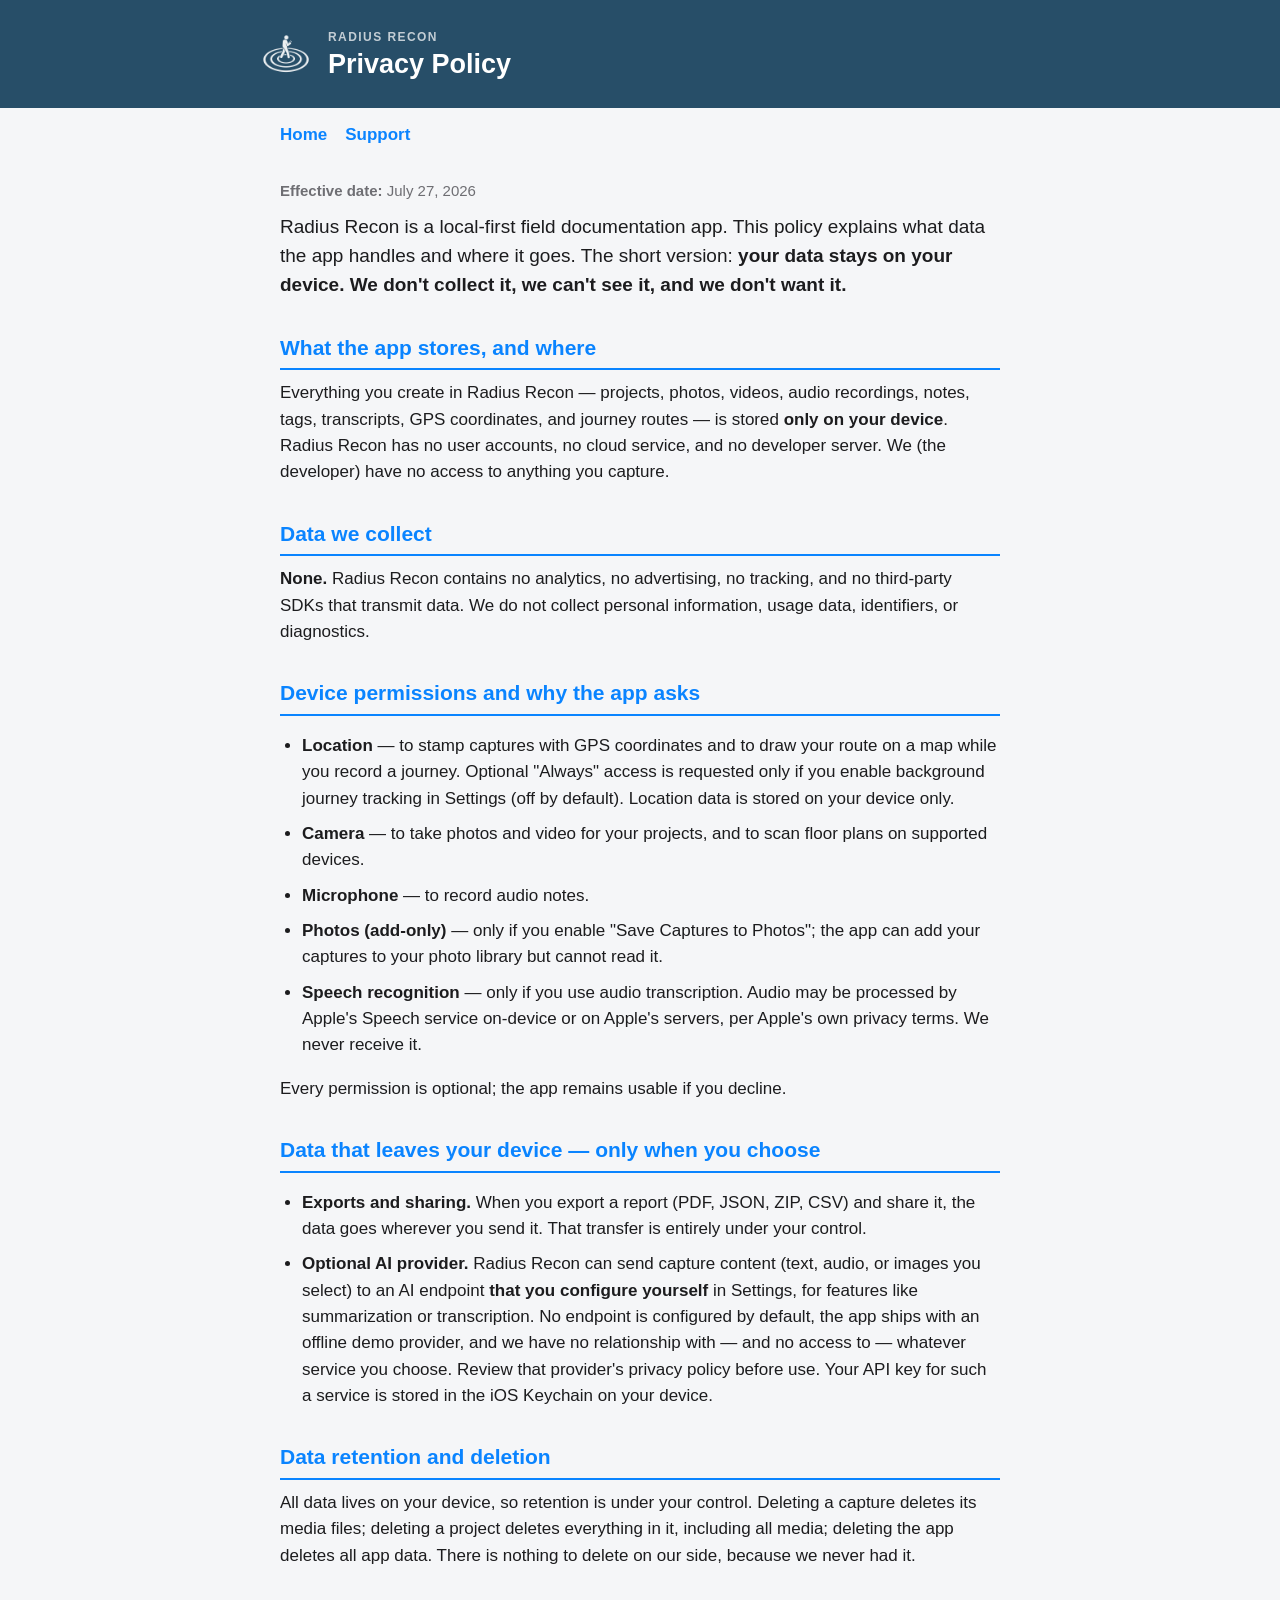
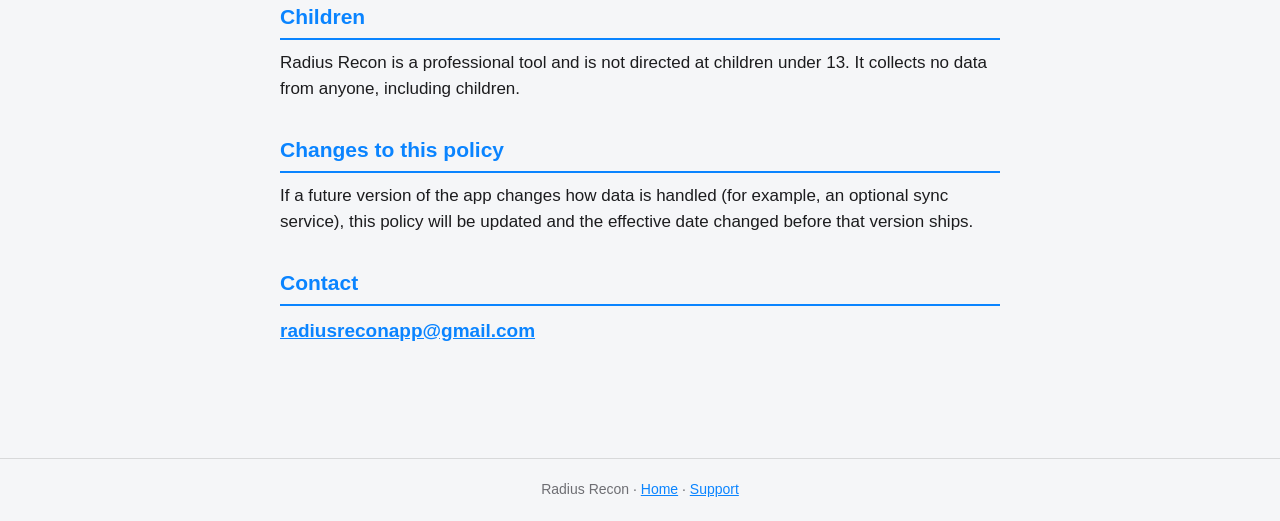
==== privacy.html @ 4909f476 "Publish the Support and Privacy pages Apple will not accept a submission without a reachable Support" ====
<!DOCTYPE html>
<html lang="en">
<head>
<meta charset="utf-8">
<meta name="viewport" content="width=device-width, initial-scale=1">
<title>Privacy Policy — Radius Recon</title>
<meta name="description" content="Radius Recon privacy policy: your data stays on your device.">
<link rel="stylesheet" href="style.css">
</head>
<body>

<header class="band">
  <div class="inner">
    <img src="logo-white.png" alt="Radius Recon">
    <div>
      <p class="eyebrow">Radius Recon</p>
      <h1>Privacy Policy</h1>
    </div>
  </div>
</header>

<nav class="links">
  <a href="index.html">Home</a>
  <a href="support.html">Support</a>
</nav>

<main>
  <p class="muted"><strong>Effective date:</strong> July 27, 2026</p>

  <p class="lede">
    Radius Recon is a local-first field documentation app. This policy
    explains what data the app handles and where it goes. The short version:
    <strong>your data stays on your device. We don't collect it, we can't see
    it, and we don't want it.</strong>
  </p>

  <h2>What the app stores, and where</h2>
  <p>
    Everything you create in Radius Recon — projects, photos, videos, audio
    recordings, notes, tags, transcripts, GPS coordinates, and journey
    routes — is stored <strong>only on your device</strong>. Radius Recon has
    no user accounts, no cloud service, and no developer server. We (the
    developer) have no access to anything you capture.
  </p>

  <h2>Data we collect</h2>
  <p>
    <strong>None.</strong> Radius Recon contains no analytics, no advertising,
    no tracking, and no third-party SDKs that transmit data. We do not collect
    personal information, usage data, identifiers, or diagnostics.
  </p>

  <h2>Device permissions and why the app asks</h2>
  <ul>
    <li><strong>Location</strong> — to stamp captures with GPS coordinates and
        to draw your route on a map while you record a journey. Optional
        "Always" access is requested only if you enable background journey
        tracking in Settings (off by default). Location data is stored on your
        device only.</li>
    <li><strong>Camera</strong> — to take photos and video for your projects,
        and to scan floor plans on supported devices.</li>
    <li><strong>Microphone</strong> — to record audio notes.</li>
    <li><strong>Photos (add-only)</strong> — only if you enable "Save Captures
        to Photos"; the app can add your captures to your photo library but
        cannot read it.</li>
    <li><strong>Speech recognition</strong> — only if you use audio
        transcription. Audio may be processed by Apple's Speech service
        on-device or on Apple's servers, per Apple's own privacy terms. We
        never receive it.</li>
  </ul>
  <p>Every permission is optional; the app remains usable if you decline.</p>

  <h2>Data that leaves your device — only when you choose</h2>
  <ul>
    <li><strong>Exports and sharing.</strong> When you export a report (PDF,
        JSON, ZIP, CSV) and share it, the data goes wherever you send it. That
        transfer is entirely under your control.</li>
    <li><strong>Optional AI provider.</strong> Radius Recon can send capture
        content (text, audio, or images you select) to an AI endpoint
        <strong>that you configure yourself</strong> in Settings, for features
        like summarization or transcription. No endpoint is configured by
        default, the app ships with an offline demo provider, and we have no
        relationship with — and no access to — whatever service you choose.
        Review that provider's privacy policy before use. Your API key for
        such a service is stored in the iOS Keychain on your device.</li>
  </ul>

  <h2>Data retention and deletion</h2>
  <p>
    All data lives on your device, so retention is under your control.
    Deleting a capture deletes its media files; deleting a project deletes
    everything in it, including all media; deleting the app deletes all app
    data. There is nothing to delete on our side, because we never had it.
  </p>

  <h2>Children</h2>
  <p>
    Radius Recon is a professional tool and is not directed at children under
    13. It collects no data from anyone, including children.
  </p>

  <h2>Changes to this policy</h2>
  <p>
    If a future version of the app changes how data is handled (for example,
    an optional sync service), this policy will be updated and the effective
    date changed before that version ships.
  </p>

  <h2>Contact</h2>
  <p class="contact"><a href="mailto:radiusreconapp@gmail.com">radiusreconapp@gmail.com</a></p>
</main>

<footer>
  Radius Recon · <a href="index.html">Home</a> ·
  <a href="support.html">Support</a>
</footer>

</body>
</html>
---- style.css ----
/* Radius Recon site — the same design tokens the app's reports use
   (Docs/Design/mockups): slate brand band, vivid accent, 760 px readable
   column, system font stack, light and dark. */

:root {
  --band-bg: #274E68;
  --accent: #0A84FF;
  --paper: #F5F6F8;
  --card: #FFFFFF;
  --ink: #1C1C1E;
  --muted: #6E6E73;
  --hairline: rgba(128, 128, 128, 0.25);
  --content-max: 760px;
}

@media (prefers-color-scheme: dark) {
  :root {
    --band-bg: #1B3646;
    --accent: #409CFF;
    --paper: #111214;
    --card: #1C1D1F;
    --ink: #F2F2F7;
    --muted: #98989E;
    --hairline: rgba(128, 128, 128, 0.28);
  }
}

* { box-sizing: border-box; }

body {
  margin: 0;
  background: var(--paper);
  color: var(--ink);
  font: 17px/1.55 -apple-system, BlinkMacSystemFont, "Segoe UI", Roboto,
        "Helvetica Neue", Arial, sans-serif;
}

/* Brand band */
header.band {
  background: var(--band-bg);
  color: #fff;
  padding: 28px 20px;
}

header.band .inner {
  max-width: var(--content-max);
  margin: 0 auto;
  display: flex;
  align-items: center;
  gap: 16px;
}

header.band img { width: 52px; height: 52px; flex: none; }
header.band .eyebrow {
  font-size: 12px;
  font-weight: 700;
  letter-spacing: 0.12em;
  text-transform: uppercase;
  opacity: 0.72;
  margin: 0 0 2px;
}
header.band h1 { font-size: 27px; margin: 0; line-height: 1.15; }

nav.links {
  max-width: var(--content-max);
  margin: 0 auto;
  padding: 14px 20px 0;
  display: flex;
  gap: 18px;
  flex-wrap: wrap;
}
nav.links a { color: var(--accent); text-decoration: none; font-weight: 600; }
nav.links a:hover { text-decoration: underline; }

main {
  max-width: var(--content-max);
  margin: 0 auto;
  padding: 22px 20px 64px;
}

h2 {
  font-size: 21px;
  margin: 32px 0 10px;
  padding-bottom: 4px;
  border-bottom: 2px solid var(--accent);
  color: var(--accent);
}
h3 { font-size: 17px; margin: 22px 0 6px; }
p, li { margin: 9px 0; }
ul { padding-left: 22px; }
a { color: var(--accent); }

.card {
  background: var(--card);
  border: 1px solid var(--hairline);
  border-radius: 14px;
  padding: 16px 18px;
  margin: 16px 0;
}

.lede { font-size: 19px; }
.muted { color: var(--muted); font-size: 15px; }

.contact {
  font-size: 19px;
  font-weight: 600;
  word-break: break-word;
}

footer {
  border-top: 1px solid var(--hairline);
  margin-top: 40px;
  padding: 20px;
  text-align: center;
  color: var(--muted);
  font-size: 14px;
}

@media (max-width: 520px) {
  header.band h1 { font-size: 22px; }
  header.band img { width: 42px; height: 42px; }
}
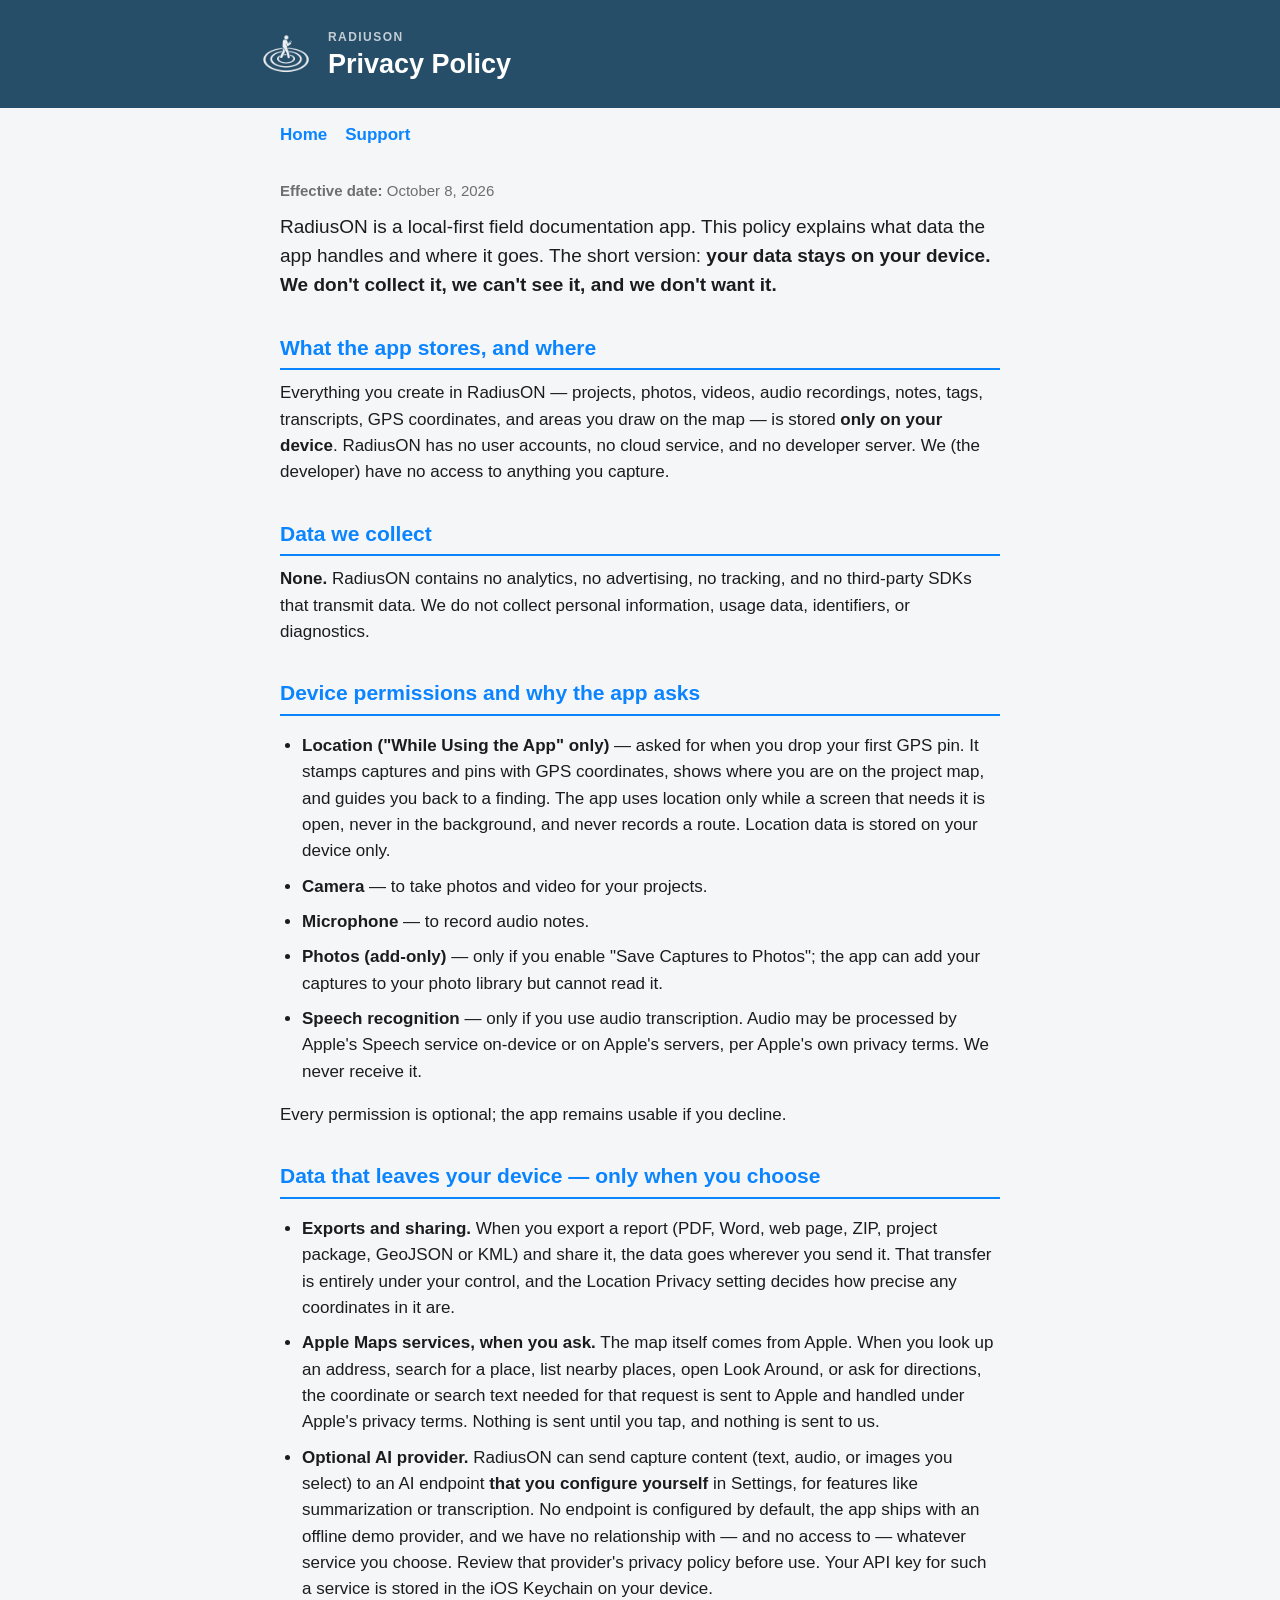
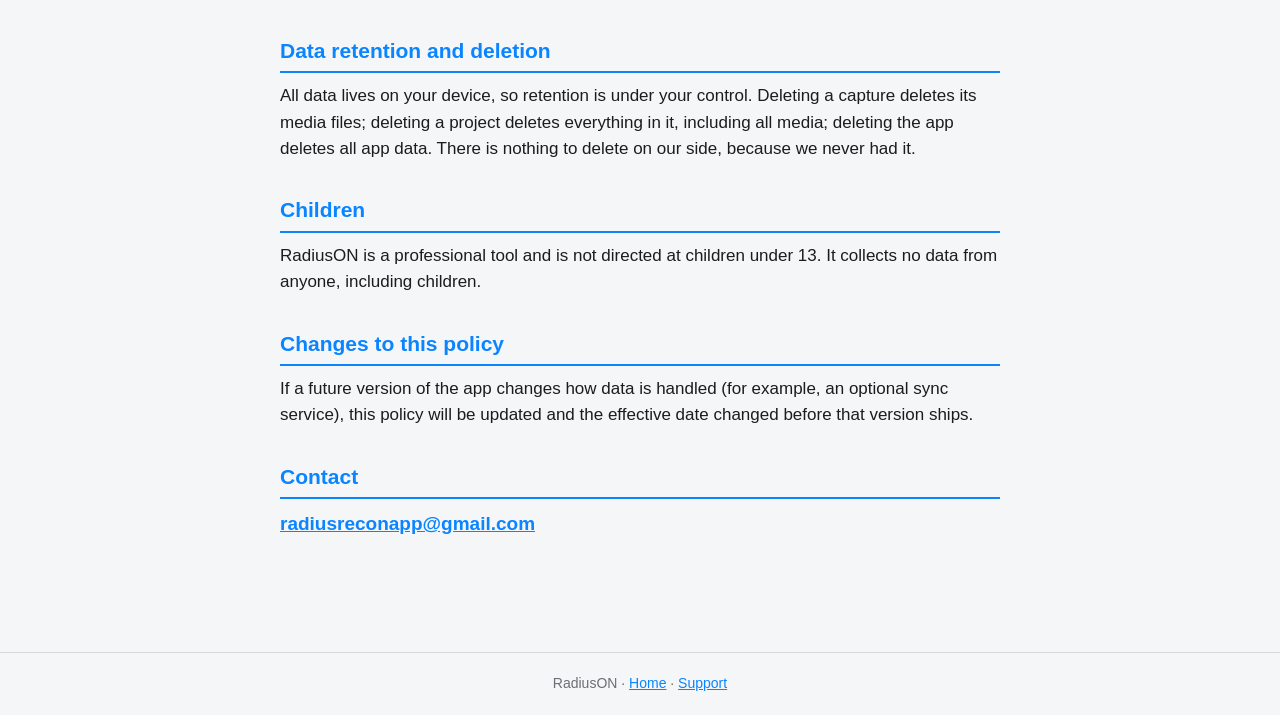
==== commit 2f61c5e5: "Update the privacy policy Location is When In Use only and never used in the background; journeys, r" ====
--- a/privacy.html
+++ b/privacy.html
@@ -3,17 +3,17 @@
 <head>
 <meta charset="utf-8">
 <meta name="viewport" content="width=device-width, initial-scale=1">
-<title>Privacy Policy — Radius Recon</title>
-<meta name="description" content="Radius Recon privacy policy: your data stays on your device.">
+<title>Privacy Policy — RadiusON</title>
+<meta name="description" content="RadiusON privacy policy: your data stays on your device.">
 <link rel="stylesheet" href="style.css">
 </head>
 <body>
 
 <header class="band">
   <div class="inner">
-    <img src="logo-white.png" alt="Radius Recon">
+    <img src="logo-white.png" alt="RadiusON">
     <div>
-      <p class="eyebrow">Radius Recon</p>
+      <p class="eyebrow">RadiusON</p>
       <h1>Privacy Policy</h1>
     </div>
   </div>
@@ -25,10 +25,10 @@
 </nav>
 
 <main>
-  <p class="muted"><strong>Effective date:</strong> July 27, 2026</p>
+  <p class="muted"><strong>Effective date:</strong> October 8, 2026</p>
 
   <p class="lede">
-    Radius Recon is a local-first field documentation app. This policy
+    RadiusON is a local-first field documentation app. This policy
     explains what data the app handles and where it goes. The short version:
     <strong>your data stays on your device. We don't collect it, we can't see
     it, and we don't want it.</strong>
@@ -36,29 +36,29 @@
 
   <h2>What the app stores, and where</h2>
   <p>
-    Everything you create in Radius Recon — projects, photos, videos, audio
-    recordings, notes, tags, transcripts, GPS coordinates, and journey
-    routes — is stored <strong>only on your device</strong>. Radius Recon has
+    Everything you create in RadiusON — projects, photos, videos, audio
+    recordings, notes, tags, transcripts, GPS coordinates, and areas you
+    draw on the map — is stored <strong>only on your device</strong>. RadiusON has
     no user accounts, no cloud service, and no developer server. We (the
     developer) have no access to anything you capture.
   </p>
 
   <h2>Data we collect</h2>
   <p>
-    <strong>None.</strong> Radius Recon contains no analytics, no advertising,
+    <strong>None.</strong> RadiusON contains no analytics, no advertising,
     no tracking, and no third-party SDKs that transmit data. We do not collect
     personal information, usage data, identifiers, or diagnostics.
   </p>
 
   <h2>Device permissions and why the app asks</h2>
   <ul>
-    <li><strong>Location</strong> — to stamp captures with GPS coordinates and
-        to draw your route on a map while you record a journey. Optional
-        "Always" access is requested only if you enable background journey
-        tracking in Settings (off by default). Location data is stored on your
-        device only.</li>
-    <li><strong>Camera</strong> — to take photos and video for your projects,
-        and to scan floor plans on supported devices.</li>
+    <li><strong>Location ("While Using the App" only)</strong> — asked for
+        when you drop your first GPS pin. It stamps captures and pins with GPS
+        coordinates, shows where you are on the project map, and guides you
+        back to a finding. The app uses location only while a screen that needs
+        it is open, never in the background, and never records a route.
+        Location data is stored on your device only.</li>
+    <li><strong>Camera</strong> — to take photos and video for your projects.</li>
     <li><strong>Microphone</strong> — to record audio notes.</li>
     <li><strong>Photos (add-only)</strong> — only if you enable "Save Captures
         to Photos"; the app can add your captures to your photo library but
@@ -73,9 +73,17 @@
   <h2>Data that leaves your device — only when you choose</h2>
   <ul>
     <li><strong>Exports and sharing.</strong> When you export a report (PDF,
-        JSON, ZIP, CSV) and share it, the data goes wherever you send it. That
-        transfer is entirely under your control.</li>
-    <li><strong>Optional AI provider.</strong> Radius Recon can send capture
+        Word, web page, ZIP, project package, GeoJSON or KML) and share it, the
+        data goes wherever you send it. That transfer is entirely under your
+        control, and the Location Privacy setting decides how precise any
+        coordinates in it are.</li>
+    <li><strong>Apple Maps services, when you ask.</strong> The map itself
+        comes from Apple. When you look up an address, search for a place, list
+        nearby places, open Look Around, or ask for directions, the coordinate
+        or search text needed for that request is sent to Apple and handled
+        under Apple's privacy terms. Nothing is sent until you tap, and nothing
+        is sent to us.</li>
+    <li><strong>Optional AI provider.</strong> RadiusON can send capture
         content (text, audio, or images you select) to an AI endpoint
         <strong>that you configure yourself</strong> in Settings, for features
         like summarization or transcription. No endpoint is configured by
@@ -95,7 +103,7 @@
 
   <h2>Children</h2>
   <p>
-    Radius Recon is a professional tool and is not directed at children under
+    RadiusON is a professional tool and is not directed at children under
     13. It collects no data from anyone, including children.
   </p>
 
@@ -111,7 +119,7 @@
 </main>
 
 <footer>
-  Radius Recon · <a href="index.html">Home</a> ·
+  RadiusON · <a href="index.html">Home</a> ·
   <a href="support.html">Support</a>
 </footer>
 
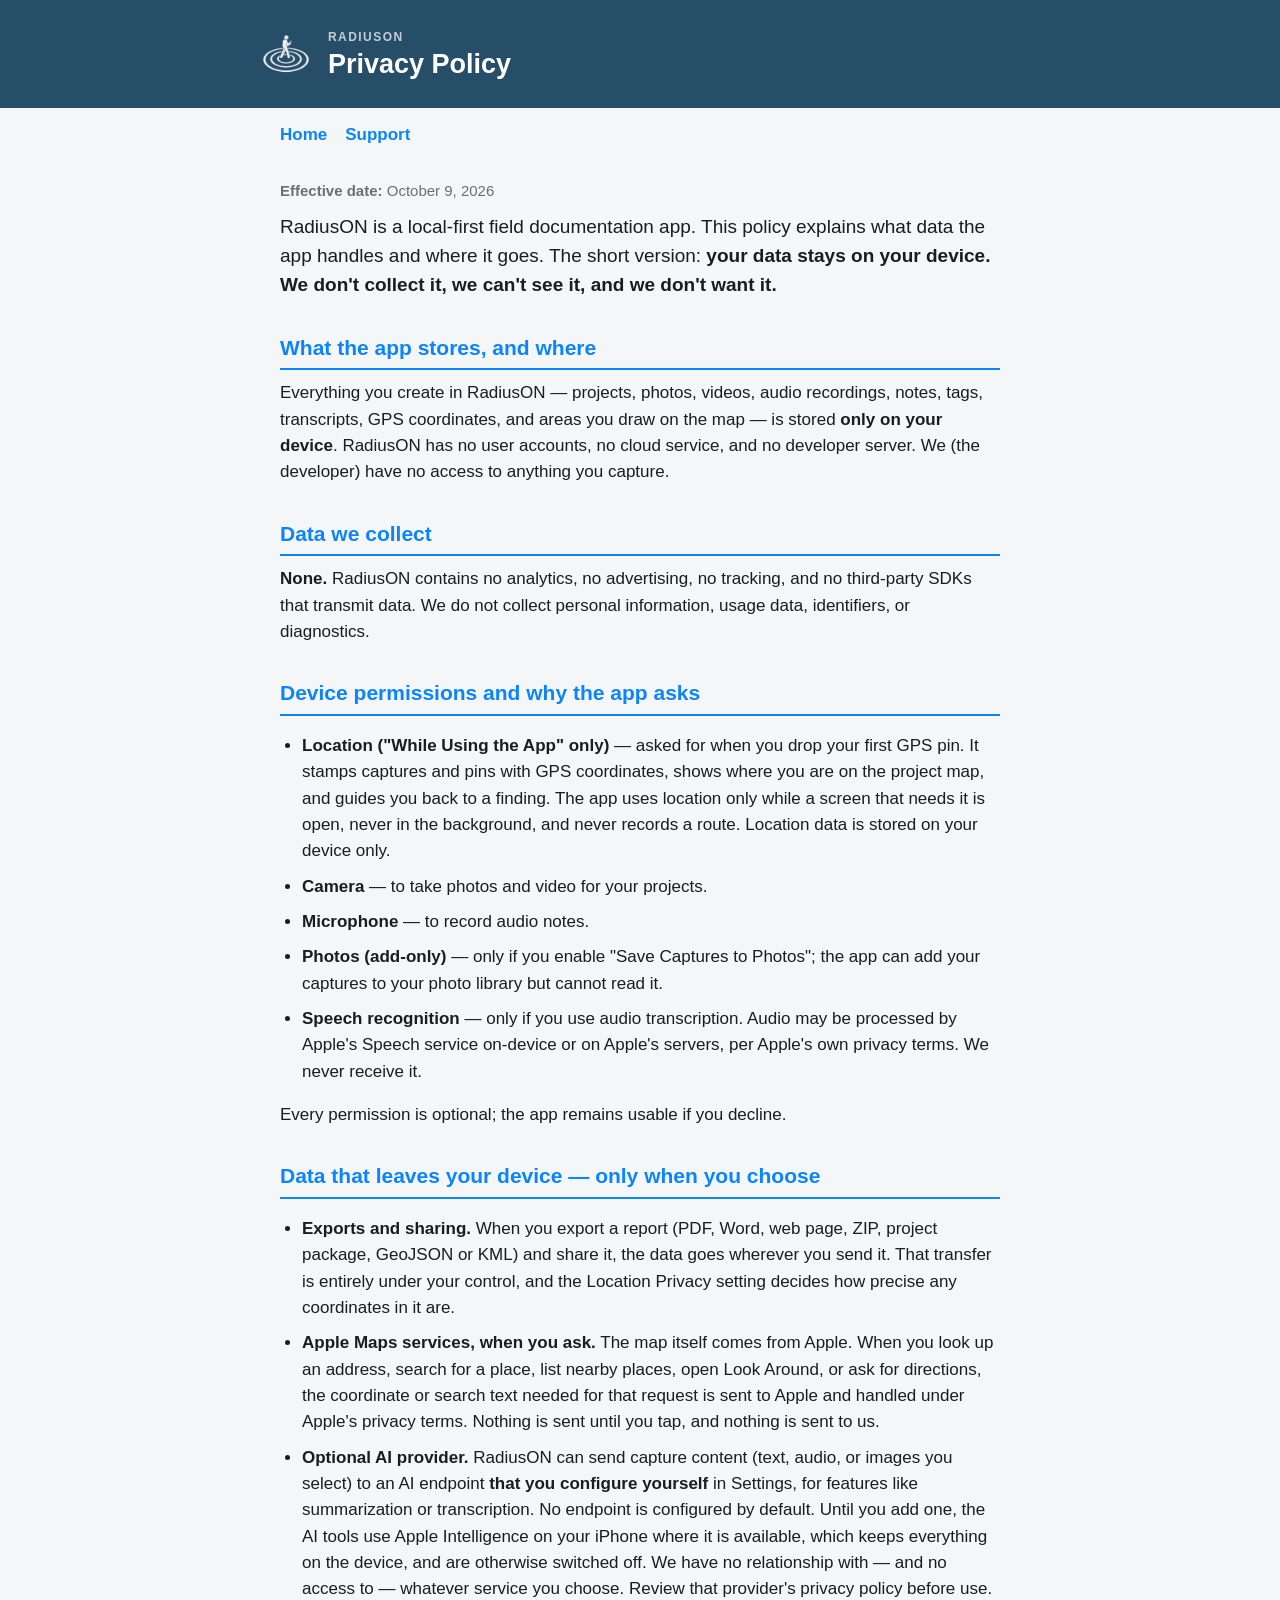
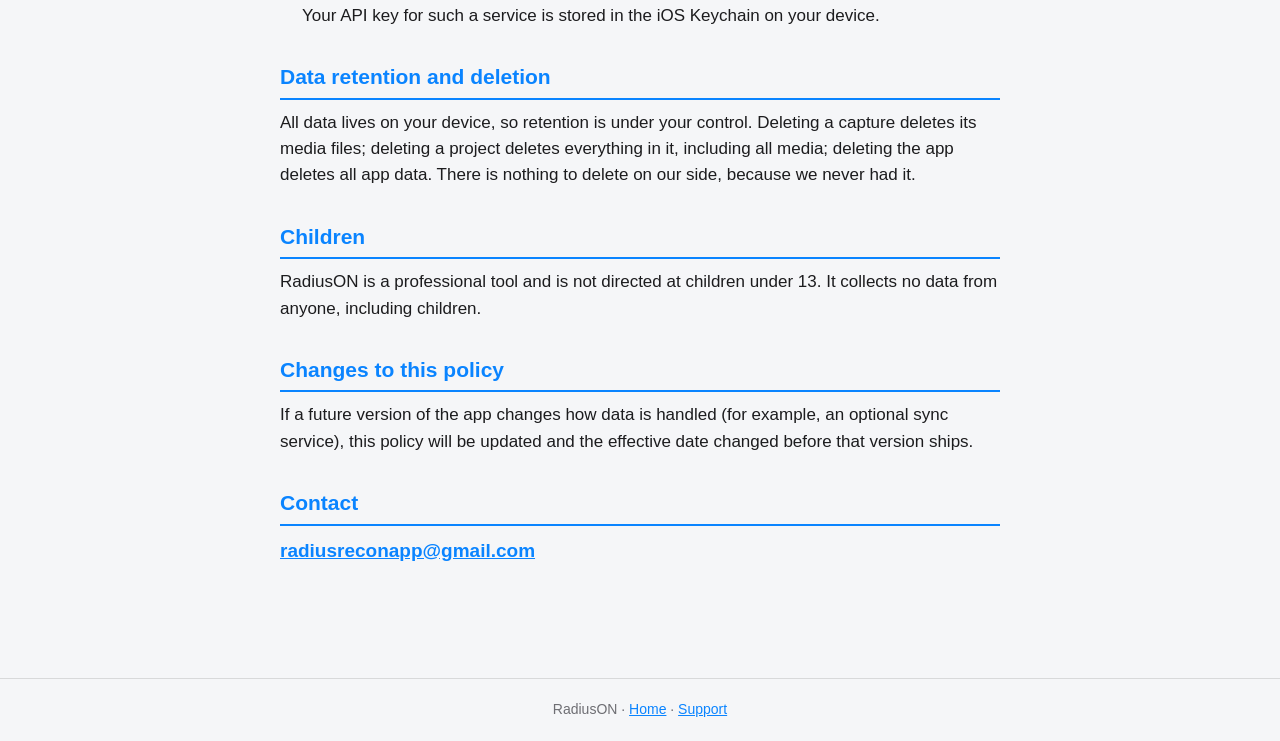
==== commit bddfe5cd: "Say what the app does with AI now, and where Project Package lives The privacy and support pages sai" ====
--- a/privacy.html
+++ b/privacy.html
@@ -25,7 +25,7 @@
 </nav>
 
 <main>
-  <p class="muted"><strong>Effective date:</strong> October 8, 2026</p>
+  <p class="muted"><strong>Effective date:</strong> October 9, 2026</p>
 
   <p class="lede">
     RadiusON is a local-first field documentation app. This policy
@@ -87,8 +87,10 @@
         content (text, audio, or images you select) to an AI endpoint
         <strong>that you configure yourself</strong> in Settings, for features
         like summarization or transcription. No endpoint is configured by
-        default, the app ships with an offline demo provider, and we have no
-        relationship with — and no access to — whatever service you choose.
+        default. Until you add one, the AI tools use Apple Intelligence on your
+        iPhone where it is available, which keeps everything on the device, and
+        are otherwise switched off. We have no relationship with — and no
+        access to — whatever service you choose.
         Review that provider's privacy policy before use. Your API key for
         such a service is stored in the iOS Keychain on your device.</li>
   </ul>
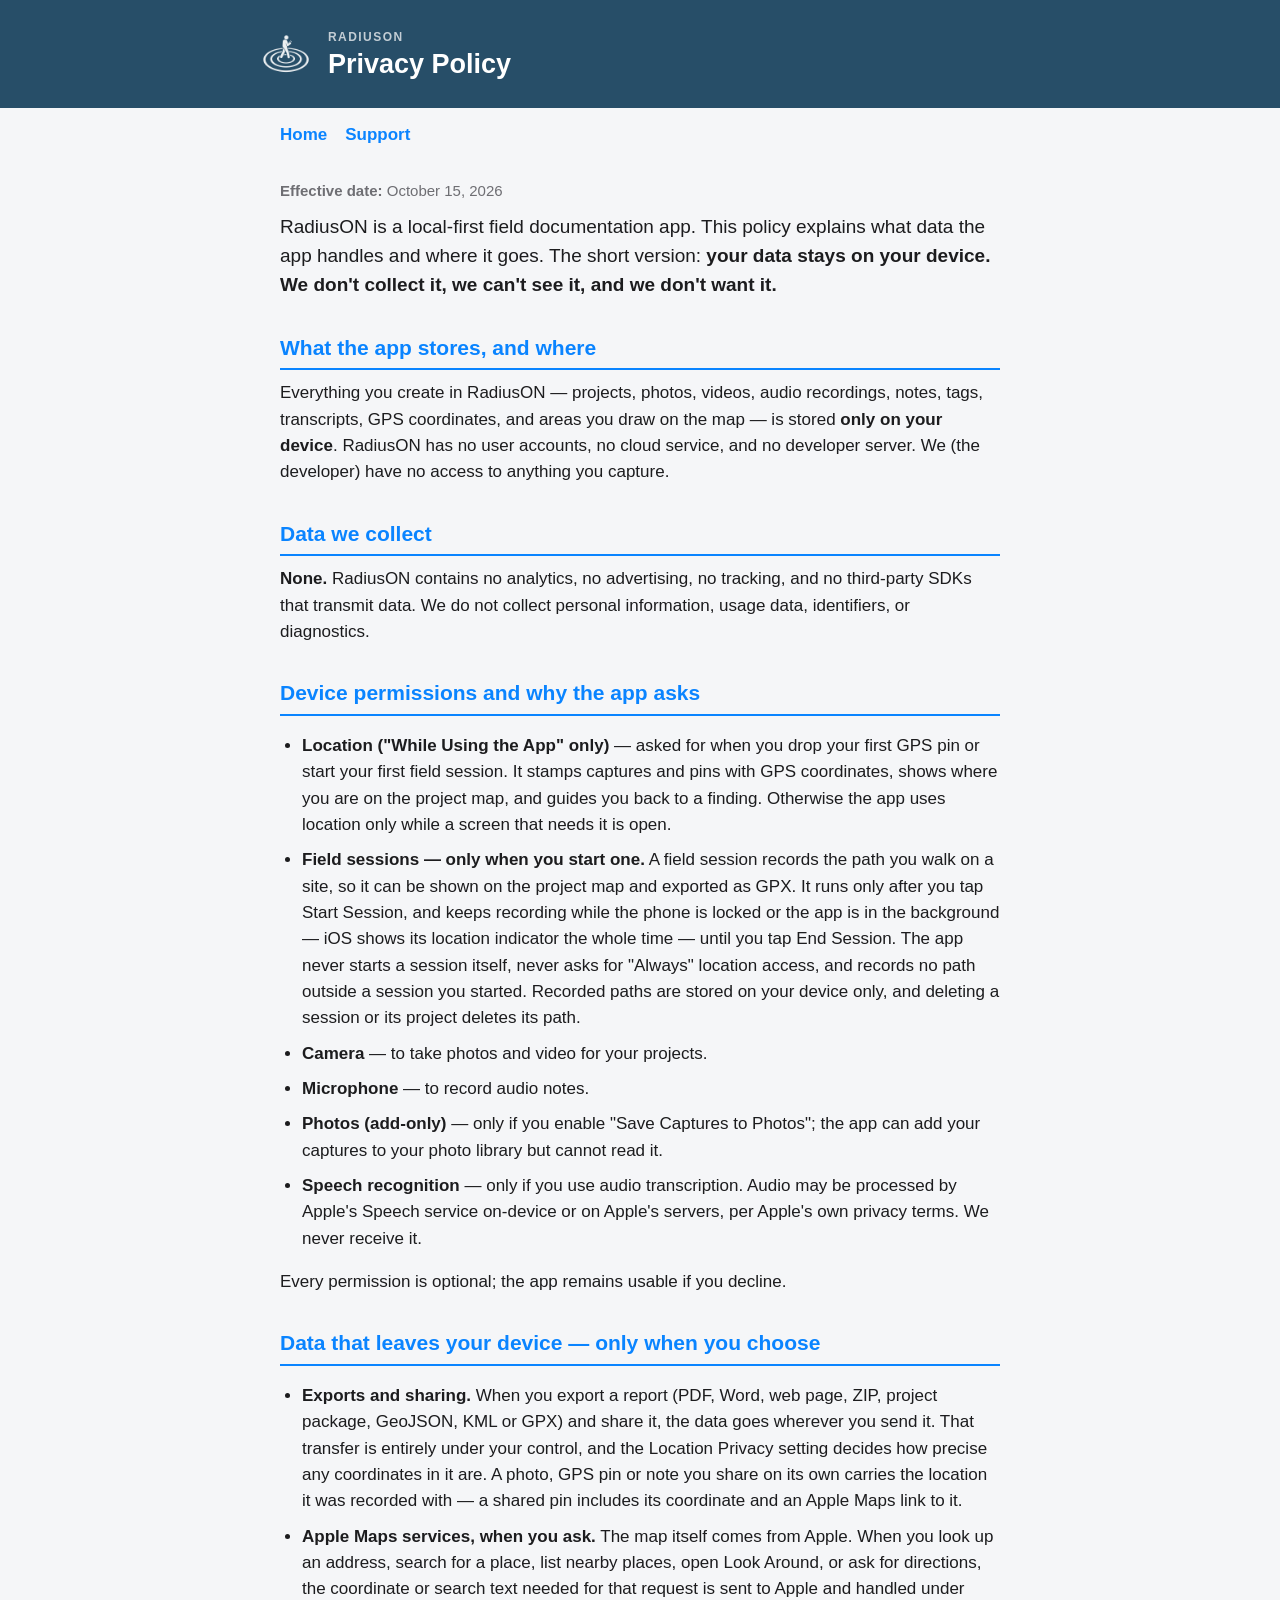
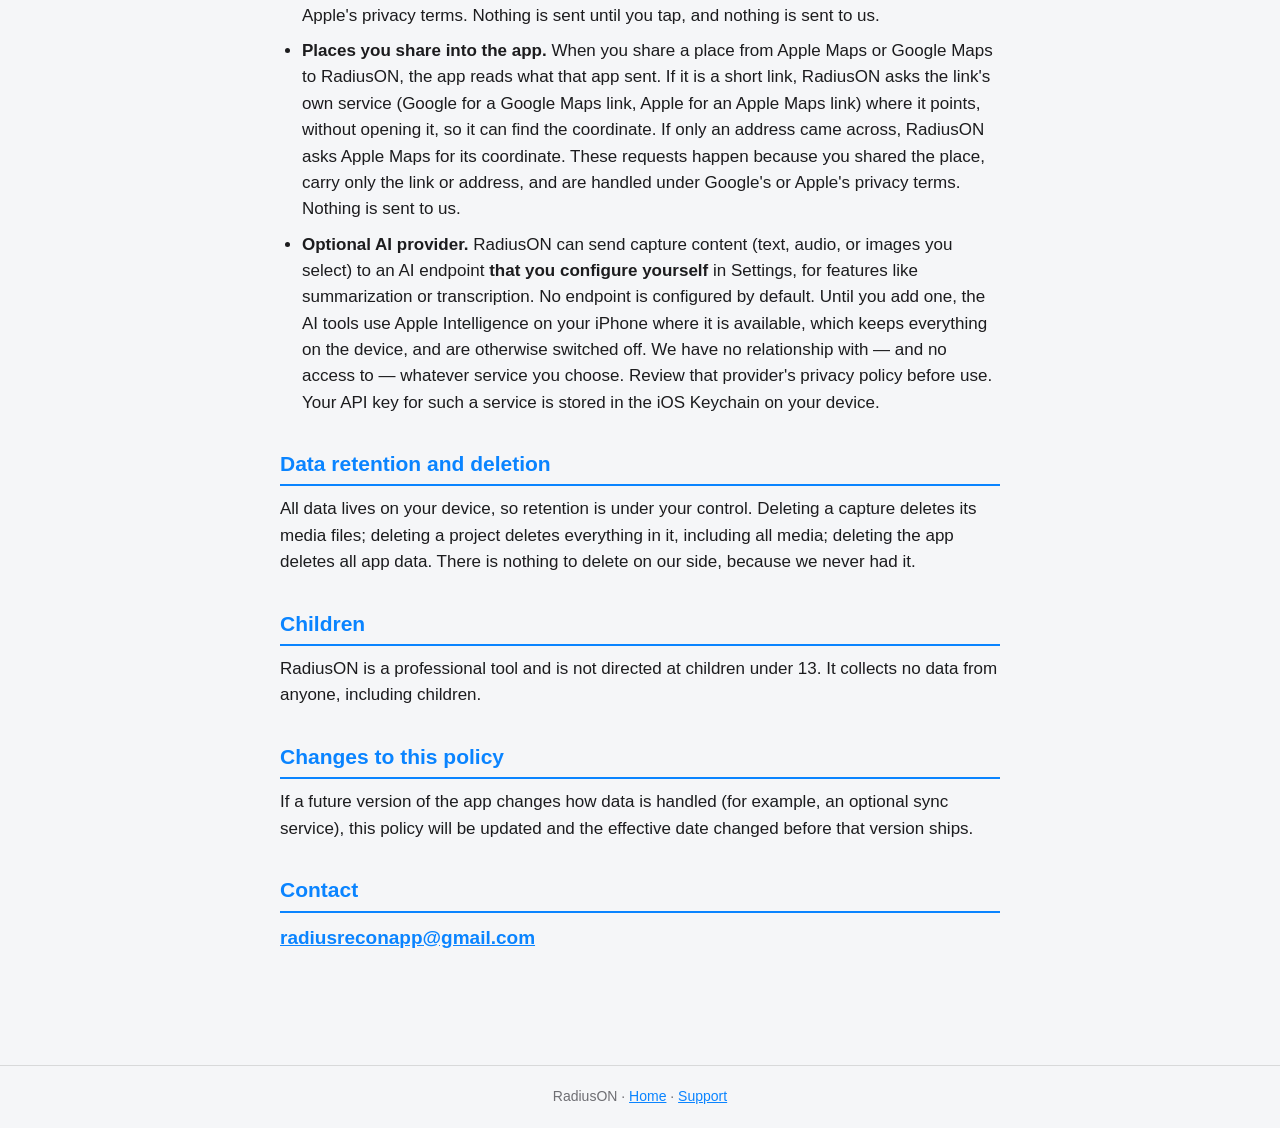
==== commit 7f9f2aeb: "Say what field sessions and shared places do with location Field sessions record the path you walk, " ====
--- a/privacy.html
+++ b/privacy.html
@@ -25,7 +25,7 @@
 </nav>
 
 <main>
-  <p class="muted"><strong>Effective date:</strong> October 9, 2026</p>
+  <p class="muted"><strong>Effective date:</strong> October 15, 2026</p>
 
   <p class="lede">
     RadiusON is a local-first field documentation app. This policy
@@ -53,11 +53,19 @@
   <h2>Device permissions and why the app asks</h2>
   <ul>
     <li><strong>Location ("While Using the App" only)</strong> — asked for
-        when you drop your first GPS pin. It stamps captures and pins with GPS
-        coordinates, shows where you are on the project map, and guides you
-        back to a finding. The app uses location only while a screen that needs
-        it is open, never in the background, and never records a route.
-        Location data is stored on your device only.</li>
+        when you drop your first GPS pin or start your first field session. It
+        stamps captures and pins with GPS coordinates, shows where you are on
+        the project map, and guides you back to a finding. Otherwise the app
+        uses location only while a screen that needs it is open.</li>
+    <li><strong>Field sessions — only when you start one.</strong> A field
+        session records the path you walk on a site, so it can be shown on the
+        project map and exported as GPX. It runs only after you tap Start
+        Session, and keeps recording while the phone is locked or the app is in
+        the background — iOS shows its location indicator the whole time — until
+        you tap End Session. The app never starts a session itself, never asks
+        for "Always" location access, and records no path outside a session you
+        started. Recorded paths are stored on your device only, and deleting a
+        session or its project deletes its path.</li>
     <li><strong>Camera</strong> — to take photos and video for your projects.</li>
     <li><strong>Microphone</strong> — to record audio notes.</li>
     <li><strong>Photos (add-only)</strong> — only if you enable "Save Captures
@@ -73,16 +81,27 @@
   <h2>Data that leaves your device — only when you choose</h2>
   <ul>
     <li><strong>Exports and sharing.</strong> When you export a report (PDF,
-        Word, web page, ZIP, project package, GeoJSON or KML) and share it, the
-        data goes wherever you send it. That transfer is entirely under your
+        Word, web page, ZIP, project package, GeoJSON, KML or GPX) and share it,
+        the data goes wherever you send it. That transfer is entirely under your
         control, and the Location Privacy setting decides how precise any
-        coordinates in it are.</li>
+        coordinates in it are. A photo, GPS pin or note you share on its own
+        carries the location it was recorded with — a shared pin includes its
+        coordinate and an Apple Maps link to it.</li>
     <li><strong>Apple Maps services, when you ask.</strong> The map itself
         comes from Apple. When you look up an address, search for a place, list
         nearby places, open Look Around, or ask for directions, the coordinate
         or search text needed for that request is sent to Apple and handled
         under Apple's privacy terms. Nothing is sent until you tap, and nothing
         is sent to us.</li>
+    <li><strong>Places you share into the app.</strong> When you share a place
+        from Apple Maps or Google Maps to RadiusON, the app reads what that app
+        sent. If it is a short link, RadiusON asks the link's own service
+        (Google for a Google Maps link, Apple for an Apple Maps link) where it
+        points, without opening it, so it can find the coordinate. If only an
+        address came across, RadiusON asks Apple Maps for its coordinate. These
+        requests happen because you shared the place, carry only the link or
+        address, and are handled under Google's or Apple's privacy terms.
+        Nothing is sent to us.</li>
     <li><strong>Optional AI provider.</strong> RadiusON can send capture
         content (text, audio, or images you select) to an AI endpoint
         <strong>that you configure yourself</strong> in Settings, for features
--- a/style.css
+++ b/style.css
@@ -1,4 +1,4 @@
-/* Radius Recon site — the same design tokens the app's reports use
+/* RadiusON site — the same design tokens the app's reports use
    (Docs/Design/mockups): slate brand band, vivid accent, 760 px readable
    column, system font stack, light and dark. */
 
